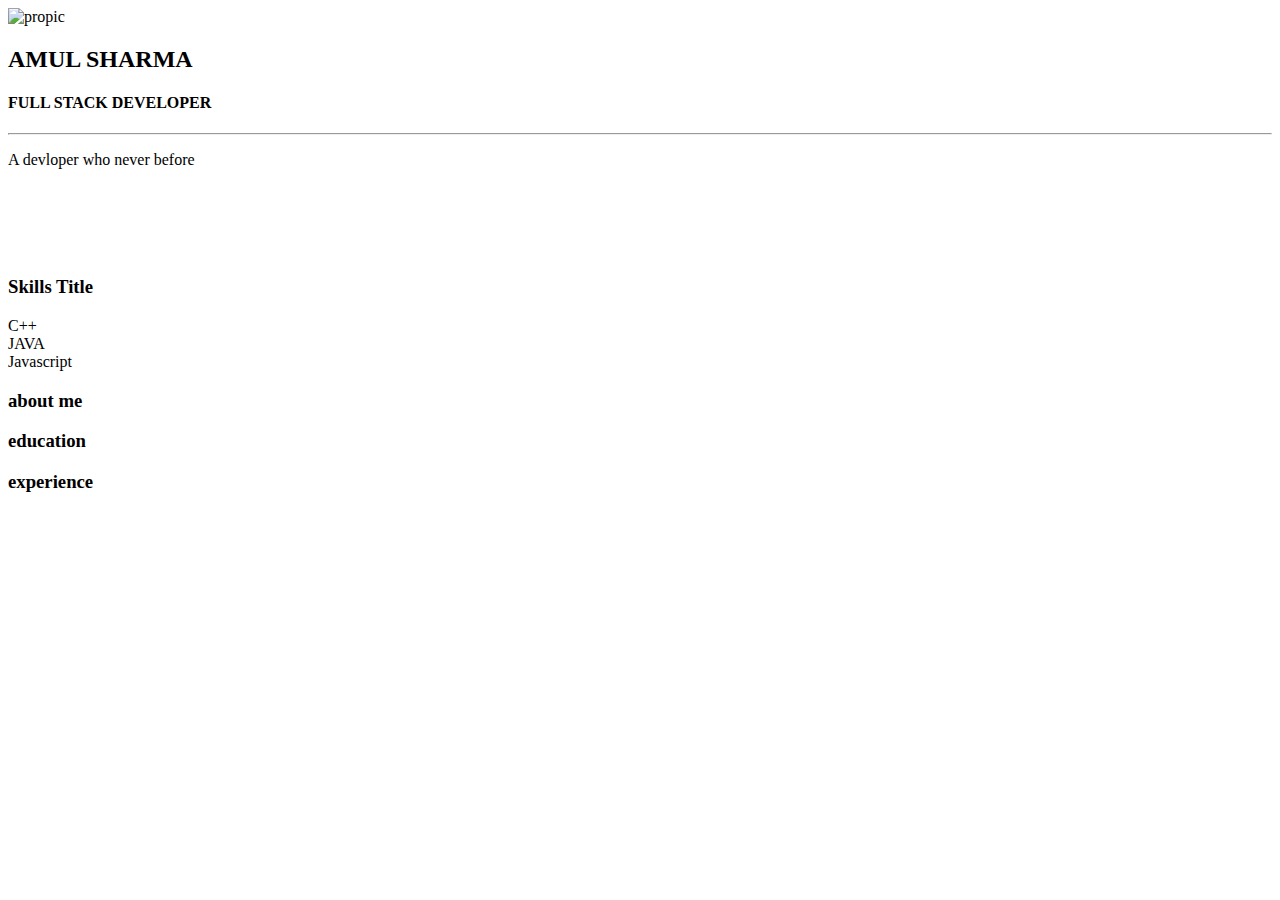
==== index.html @ f22d4b63 "Rename resume.html to index.html" ====
<!DOCTYPE html>
<html lang="en">
<head>
    <meta charset="UTF-8">
    <meta http-equiv="X-UA-Compatible" content="IE=edge">
    <meta name="viewport" content="width=device-width, initial-scale=1.0">
    <link rel="stylesheet" href="resume.css">
    <title>Resume</title>
</head>
<body class="body">
    <main class="main-content">
        <section class="left-section">
        <div class="left-content">
            <div class="profile-details"></div>
            <div class="profile-image">
                <img src="images/propic.jpeg" alt="propic">
            </div>
            <h2 class="name">AMUL SHARMA</h2>
            <h4 class="designation">FULL STACK DEVELOPER</h4>
            <hr>
            <p class="description">A devloper who never before</p>
            <div class="contact-item">
                <div class="social-media">
                    <li class="icon"></li>
                    <li class="icon"></li>
                    <li class="icon"></li>
                    <li class="icon"></li>
                </div>
                <div class="skills">
                    <h3>Skills Title</h3>
                    </div>
                    <div class="skill-name">
                    <li class="list">C++</li>
                    <li class="list">JAVA</li>
                    <li class="list">Javascript</li>
                    </div>
                </div>
                <div class="Progress Bar">

                </div>

            </div>
        </div>
        </section>
        <section class="right-section">
            <div class="right-main-section">
                
                <h3 class="right-title">about me</h3>

                <h3 class="right-title">education</h3>

                <h3 class="right-title">experience</h3>
            </div>

        </section>
    </main>
    
</body>
</html>
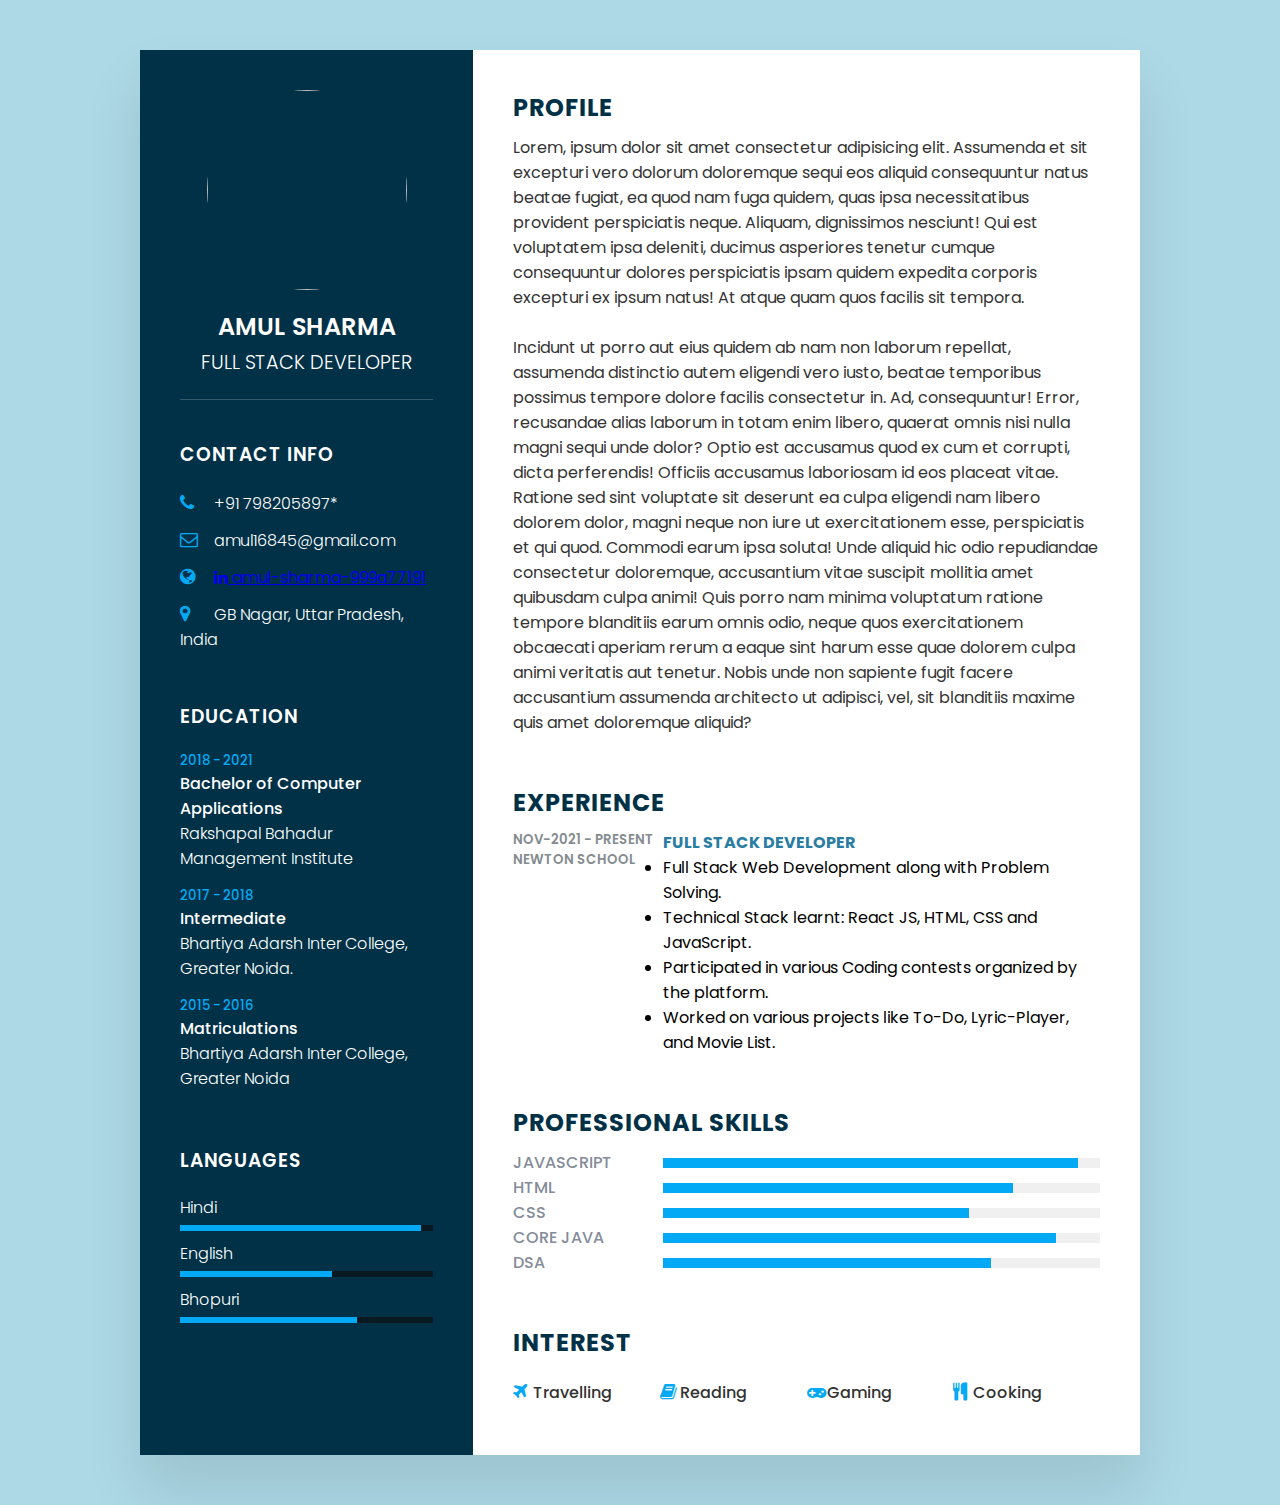
==== commit 0c101f83: "Update index.html" ====
--- a/index.html
+++ b/index.html
@@ -4,56 +4,174 @@
     <meta charset="UTF-8">
     <meta http-equiv="X-UA-Compatible" content="IE=edge">
     <meta name="viewport" content="width=device-width, initial-scale=1.0">
-    <link rel="stylesheet" href="resume.css">
-    <title>Resume</title>
+    <title>Responsive CV using HTML & CSS</title>
+    <link rel="stylesheet" href="https://cdnjs.cloudflare.com/ajax/libs/font-awesome/4.7.0/css/font-awesome.css" integrity="sha512-5A8nwdMOWrSz20fDsjczgUidUBR8liPYU+WymTZP1lmY9G6Oc7HlZv156XqnsgNUzTyMefFTcsFH/tnJE/+xBg==" crossorigin="anonymous" referrerpolicy="no-referrer" />
+    <link rel="stylesheet" type="text/css" href="index.css">
 </head>
-<body class="body">
-    <main class="main-content">
-        <section class="left-section">
-        <div class="left-content">
-            <div class="profile-details"></div>
-            <div class="profile-image">
-                <img src="images/propic.jpeg" alt="propic">
+<body>
+    <div class="container">
+
+
+        <div class="left_side">
+
+
+            <div class="profileText">
+                <div class="imgBx">
+                    <img src="./images/propic.jpeg">
+                </div>
+                <h2>Amul Sharma<br> 
+                    <span>Full Stack Developer</span>
+                </h2>
             </div>
-            <h2 class="name">AMUL SHARMA</h2>
-            <h4 class="designation">FULL STACK DEVELOPER</h4>
-            <hr>
-            <p class="description">A devloper who never before</p>
-            <div class="contact-item">
-                <div class="social-media">
-                    <li class="icon"></li>
-                    <li class="icon"></li>
-                    <li class="icon"></li>
-                    <li class="icon"></li>
-                </div>
-                <div class="skills">
-                    <h3>Skills Title</h3>
+
+
+            <div class="contactInfo">
+                <h3 class="title">Contact Info</h3>
+                <ul>
+                    <li>
+                        <span class="icon"><i class="fa fa-phone" aria-hidden="true"></i></span>
+                        <span class="text">+91 798205897*</span>
+                    </li>
+                    <li>
+                        <span class="icon"><i class="fa fa-envelope-o" aria-hidden="true"></i></span>
+                        <span class="text">amul16845@gmail.com</span>
+                    </li>
+                    <li>
+                        <span class="icon"><i class="fa fa-globe" aria-hidden="true"></i></span>
+                        <span class="text"><a href="www.hindyalya.com" target="blank>hindyalya.com</a></span>
+                    </li>
+                    <li>
+                        <span class="icon"><i class="fa fa-linkedin" aria-hidden="true"></i></span>
+                        <span class="text"><a href="www.linkedin.com/in/amul-sharma-999a77191" target="blank">amul-sharma-999a77191</a></span>
+                    </li>
+                    <li>
+                        <span class="icon"><i class="fa fa-map-marker" aria-hidden="true"></i></span>
+                        <span class="text">GB Nagar, Uttar Pradesh, India</span>
+                    </li>
+                </ul>
+            </div>
+
+
+            <div class="contactInfo education">
+                <h3 class="title">Education</h3>
+                <ul>
+                    <li>
+                        <h5>2018 - 2021</h5>
+                        <h4>Bachelor of Computer Applications</h4>
+                        <h4>Rakshapal Bahadur Management Institute</h4>
+                    </li>
+                    <li>
+                        <h5>2017 - 2018</h5>
+                        <h4>Intermediate</h4>
+                        <h4>Bhartiya Adarsh Inter College, Greater Noida.</h4>
+                    </li>
+                    <li>
+                        <h5>2015 - 2016</h5>
+                        <h4>Matriculations</h4>
+                        <h4>Bhartiya Adarsh Inter College, Greater Noida</h4>
+                    </li>
+                </ul>
+            </div>
+            
+            
+            <div class="contactInfo language">
+                <h3 class="title">Languages</h3>
+                <ul>
+                    <li>
+                        <span class="text">Hindi</span>
+                        <span class="percent">
+                            <div style="width: 95%;"></div>
+                        </span>
+                    </li>
+                    <li>
+                        <span class="text">English</span>
+                        <span class="percent">
+                            <div style="width: 60%;"></div>
+                        </span>
+                    </li>
+                    <li>
+                        <span class="text">Bhopuri</span>
+                        <span class="percent">
+                            <div style="width: 70%;"></div>
+                        </span>
+                    </li>
+                </ul>
+            </div>
+        </div>
+
+
+        <div class="right_side">
+            <div class="about">
+                <h2 class="title2">Profile</h2>
+                <p>Lorem, ipsum dolor sit amet consectetur adipisicing elit. Assumenda et sit excepturi vero dolorum doloremque sequi eos aliquid consequuntur natus beatae fugiat, ea quod nam fuga quidem, quas ipsa necessitatibus provident perspiciatis neque. Aliquam, dignissimos nesciunt! Qui est voluptatem ipsa deleniti, ducimus asperiores tenetur cumque consequuntur dolores perspiciatis ipsam quidem expedita corporis excepturi ex ipsum natus! At atque quam quos facilis sit tempora.<br><br>Incidunt ut porro aut eius quidem ab nam non laborum repellat, assumenda distinctio autem eligendi vero iusto, beatae temporibus possimus tempore dolore facilis consectetur in. Ad, consequuntur! Error, recusandae alias laborum in totam enim libero, quaerat omnis nisi nulla magni sequi unde dolor? Optio est accusamus quod ex cum et corrupti, dicta perferendis! Officiis accusamus laboriosam id eos placeat vitae. Ratione sed sint voluptate sit deserunt ea culpa eligendi nam libero dolorem dolor, magni neque non iure ut exercitationem esse, perspiciatis et qui quod. Commodi earum ipsa soluta! Unde aliquid hic odio repudiandae consectetur doloremque, accusantium vitae suscipit mollitia amet quibusdam culpa animi! Quis porro nam minima voluptatum ratione tempore blanditiis earum omnis odio, neque quos exercitationem obcaecati aperiam rerum a eaque sint harum esse quae dolorem culpa animi veritatis aut tenetur. Nobis unde non sapiente fugit facere accusantium assumenda architecto ut adipisci, vel, sit blanditiis maxime quis amet doloremque aliquid?</p>
+            </div>
+            <div class="about">
+                <h2 class="title2">Experience</h2>
+                <div class="box">
+                    <div class="year_company">
+                        <h5>Nov-2021 - Present</h5>
+                        <h5>Newton School</h5>
                     </div>
-                    <div class="skill-name">
-                    <li class="list">C++</li>
-                    <li class="list">JAVA</li>
-                    <li class="list">Javascript</li>
+                    <div class="text">
+                        <h4>Full Stack Developer</h4>
+                        <p><li>Full Stack Web Development along with Problem Solving.</li>
+                            <li>Technical Stack learnt: React JS, HTML, CSS and JavaScript.</li>
+                            <li>Participated in various Coding contests organized by the platform.</li>
+                            <li> Worked on various projects like To-Do, Lyric-Player, and Movie List.</li>
+                           </p>
                     </div>
                 </div>
-                <div class="Progress Bar">
-
-                </div>
-
-            </div>
-        </div>
-        </section>
-        <section class="right-section">
-            <div class="right-main-section">
-                
-                <h3 class="right-title">about me</h3>
-
-                <h3 class="right-title">education</h3>
-
-                <h3 class="right-title">experience</h3>
             </div>
 
-        </section>
-    </main>
+            <div class="about skills">
+                <h2 class="title2">Professional Skills</h2>
+                <div class="box">
+                    <h4>JavaScript</h4>
+                    <div class="percent">
+                        <div style="width: 95%;"></div>
+                    </div>
+                </div>
+                <div class="box">
+                    <h4>HTML</h4>
+                    <div class="percent">
+                        <div style="width: 80%;"></div>
+                    </div>
+                </div>
+                <div class="box">
+                    <h4>CSS</h4>
+                    <div class="percent">
+                        <div style="width: 70%;"></div>
+                    </div>
+                </div>
+                <div class="box">
+                    <h4>Core Java</h4>
+                    <div class="percent">
+                        <div style="width: 90%;"></div>
+                    </div>
+                </div>
+                <div class="box">
+                    <h4>DSA</h4>
+                    <div class="percent">
+                        <div style="width: 75%;"></div>
+                    </div>
+                </div>
+            </div>
+
+
+            <div class="about interest">
+                <h2 class="title2">Interest</h2>
+                <ul>
+                    <li><i class="fa fa-plane" aria-hidden="true"></i>Travelling</li>
+                    <li><i class="fa fa-book" aria-hidden="true"></i>Reading</li>
+                    <li><i class="fa fa-gamepad" aria-hidden="true"></i>Gaming</li>
+                    <li><i class="fa fa-cutlery" aria-hidden="true"></i>Cooking</li>
+                </ul>
+            </div>
+
+
+        </div>
+    </div>
     
 </body>
 </html>
+
--- a/index.css
+++ b/index.css
@@ -0,0 +1,234 @@
+@import url('https://fonts.googleapis.com/css?family=Poppins:200,300,400,500,600,700,800,900&display+swap');
+*
+{
+    margin: 0;
+    padding: 0;
+    box-sizing: border-box;
+    font-family: 'Poppins', sans-serif;
+}
+body{
+    background: lightblue;
+    display: flex;
+    justify-content: center;
+    align-items: center;
+    min-height: 100vh;
+}
+.container{
+    position: relative;
+    width: 100%;
+    max-width: 1000px;
+    min-height: 1000px;
+    background: #fff;
+    margin: 50px;
+    display: grid;
+    grid-template-columns: 1fr 2fr;
+    box-shadow: 0 35px 55px rgba(0, 0, 0, 0.1);
+}
+.container .left_side{
+    position: relative;
+    background: #003147;
+    padding: 40px;
+}
+.profileText{
+    position: relative;
+    display: flex;
+    flex-direction: column;
+    align-items: center;
+    padding-bottom: 20px;
+    border-bottom: 1px solid rgba(255,255,255,0.2);
+}
+.profileText .imgBx{
+    position: relative;
+    width: 200px;
+    height: 200px;
+    border-radius: 50%;
+    overflow: hidden;
+}
+.profileText .imgBx img{
+    position: absolute;
+    top: 0;
+    left: 0;
+    width: 100%;
+    height: 100%;
+    object-fit: cover;
+}
+.profileText h2{
+    color: #fff;
+    font-size: 1.5em;
+    margin-top: 20px;
+    text-transform: uppercase;
+    text-align: center;
+    font-weight: 600;
+    line-height: 1.4em;
+}
+.profileText h2 span{
+    font-size: 0.8em;
+    font-weight: 300;
+}
+.contactInfo{
+    padding-top: 40px;
+
+}
+.title{
+    color: #fff;
+    text-transform: uppercase;
+    font-weight: 600;
+    letter-spacing: 1px;
+    margin-bottom: 20px;
+}
+.contactInfo ul{
+    position: relative;
+}
+.contactInfo ul li{
+    position: relative;
+    list-style: none;
+    margin: 10px 0;
+    cursor: pointer;
+}
+.contactInfo ul li .icon{
+    display: inline-block;
+    width: 30px;
+    font-size: 18px;
+    color: #03a9f4;
+}
+.contactInfo ul li span{
+    color: #fff;
+    font-weight: 300;
+}
+.contactInfo.education li{
+    margin-bottom: 15px;
+}
+.contactInfo.education h5{
+    color: #03a9f4;
+    font-weight: 500;
+}
+.contactInfo.education h4:nth-child(2){
+    color: #fff;
+    font-weight: 500;
+}
+.contactInfo.education h4{
+    color: #fff;
+    font-weight: 300;
+}
+.contactInfo.language .percent{
+    position: relative;
+    width: 100%;
+    height: 6px;
+    background: #081921;
+    display: block;
+    margin-top: 5px;
+}
+.contactInfo.language .percent div{
+    position: absolute;
+    top: 0;
+    left: 0;
+    height: 100%;
+    background: #03a9f4;
+}
+
+.container .right_side{
+    position: relative;
+    background: #fff;
+    padding: 40px;
+}
+.about{
+    margin-bottom: 50px;
+}
+.about:last-child{
+    margin-bottom: 0;
+}
+.title2{
+    color: #003147;
+    text-transform: uppercase;
+    letter-spacing: 1px;
+    margin-bottom: 10px;
+}
+p{
+    color: #333;
+}
+li{
+    text-decoration: none;
+}
+.about .box{
+    display: flex;
+    flex-direction: row;
+    margin: 20px, 0;
+}
+.about .box .year_company{
+    min-width: 150px;
+}
+.about .box .year_company h5{
+    text-transform: uppercase;
+    color: #848c90;
+    font-weight: 600;
+}
+.about .box .text h4{
+    text-transform: uppercase;
+    color: #2a7da2;
+    font-size: 16px;
+}
+.skills .box{
+    position: relative;
+    width: 100%;
+    display: grid;
+    grid-template-columns: 150px 1fr;
+    justify-content: center;
+    align-items: center;
+}
+.skills .box h4{
+    text-transform: uppercase;
+    color: #848c99;
+    font-weight: 500;
+}
+.skills .box .percent{
+    position: relative;
+    width: 100%;
+    height: 10px;
+    background: #f0f0f0;
+}
+.skills .box .percent div{
+    position: absolute;
+    top: 0;
+    left: 0;
+    height: 100%;
+    background: #03a9f4;
+}
+.interest ul{
+    display: grid;
+    grid-template-columns: repeat(4,1fr);
+}
+.interest ul li{
+    list-style: none;
+    color: #333;
+    font-weight: 500;
+    margin: 10px 0;
+}
+.interest ul li .fa{
+    color: #03a9f4;
+    font-size: 18px;
+    width: 20px;
+}
+@media (max-width: 1000px){
+    .container{
+        margin: 10px;
+        grid-template-columns: repeat(1,1fr);
+    }
+    .interest ul{
+        grid-template-columns: repeat(2,1fr);
+    }
+}
+@media (max-width: 600px){
+    .about .box{
+        flex-direction: column;
+    }
+    .about .box .year_company{
+        min-width: 150px;
+        margin-bottom: 5px;
+    }
+    .interest ul{
+        grid-template-columns: repeat(1,1fr);
+    }
+    .skills .box{
+        grid-template-columns: repeat(1,1fr);
+    }
+}
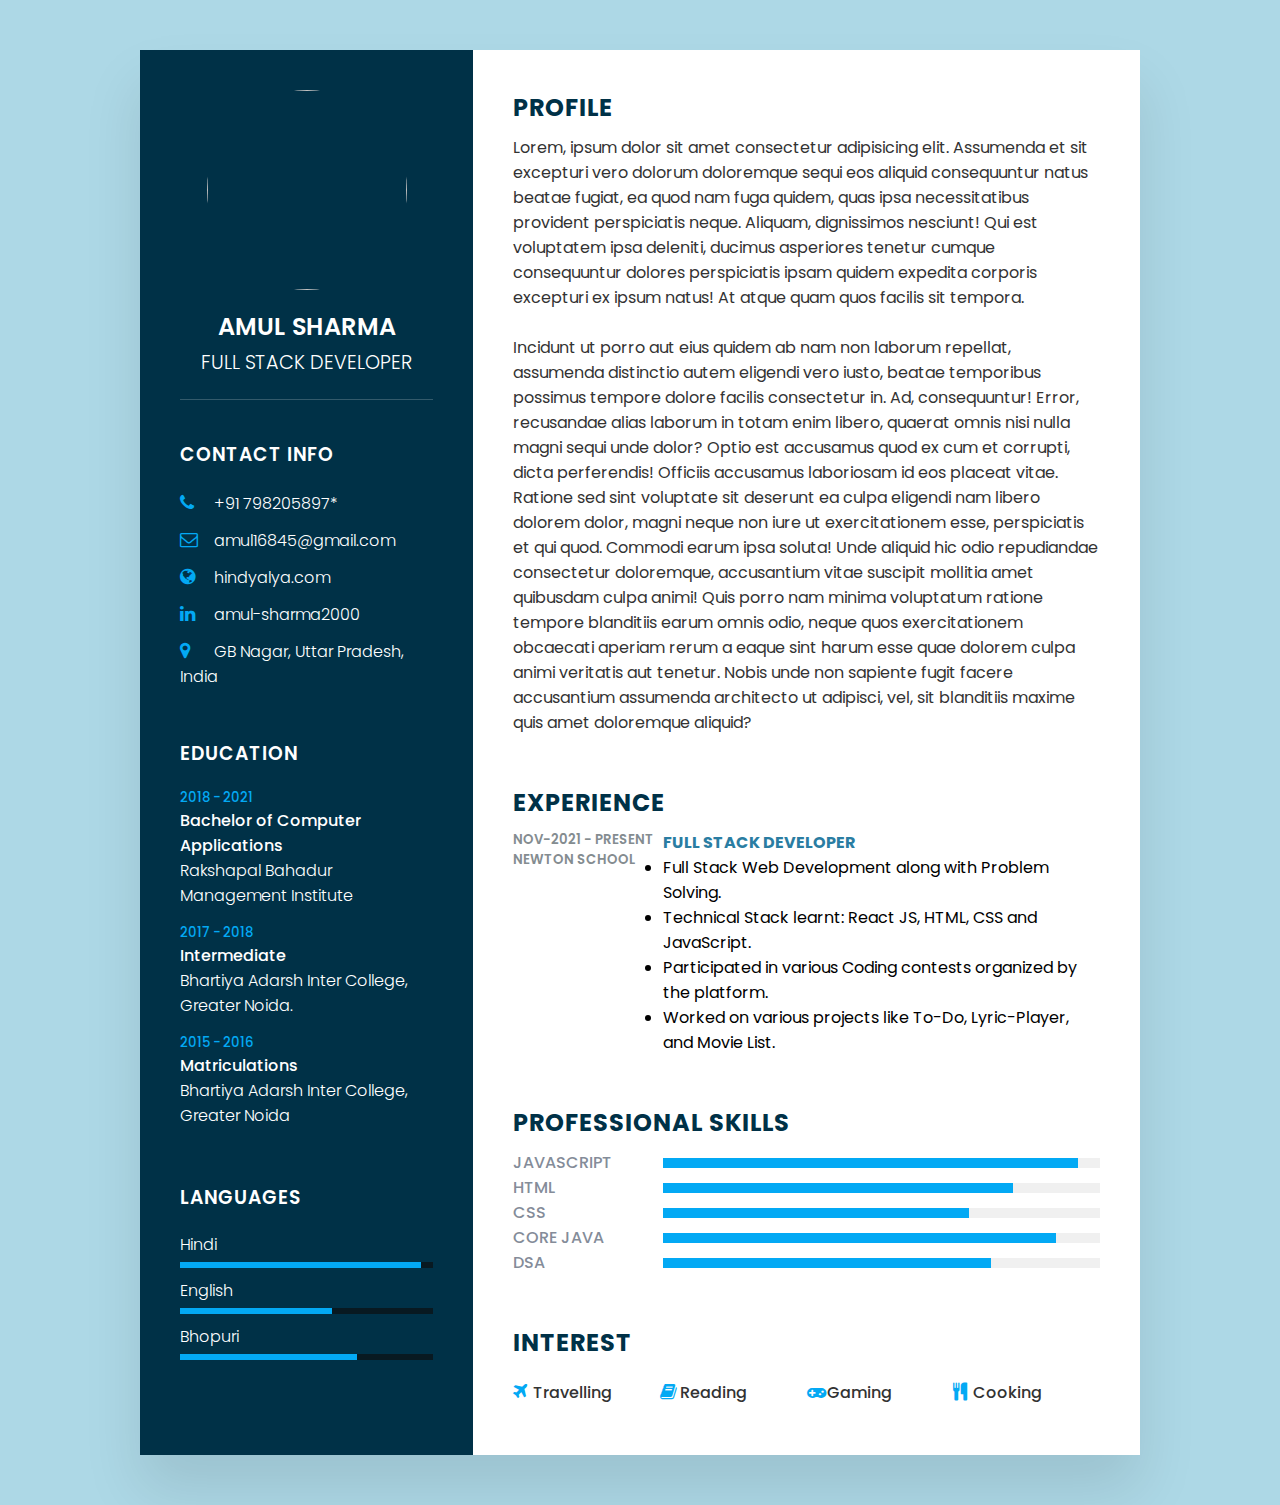
==== commit 1a5a95b9: "Update index.html" ====
--- a/index.html
+++ b/index.html
@@ -38,11 +38,11 @@
                     </li>
                     <li>
                         <span class="icon"><i class="fa fa-globe" aria-hidden="true"></i></span>
-                        <span class="text"><a href="www.hindyalya.com" target="blank>hindyalya.com</a></span>
+                        <span class="text">hindyalya.com</span>
                     </li>
                     <li>
                         <span class="icon"><i class="fa fa-linkedin" aria-hidden="true"></i></span>
-                        <span class="text"><a href="www.linkedin.com/in/amul-sharma-999a77191" target="blank">amul-sharma-999a77191</a></span>
+                        <span class="text">amul-sharma2000</span>
                     </li>
                     <li>
                         <span class="icon"><i class="fa fa-map-marker" aria-hidden="true"></i></span>
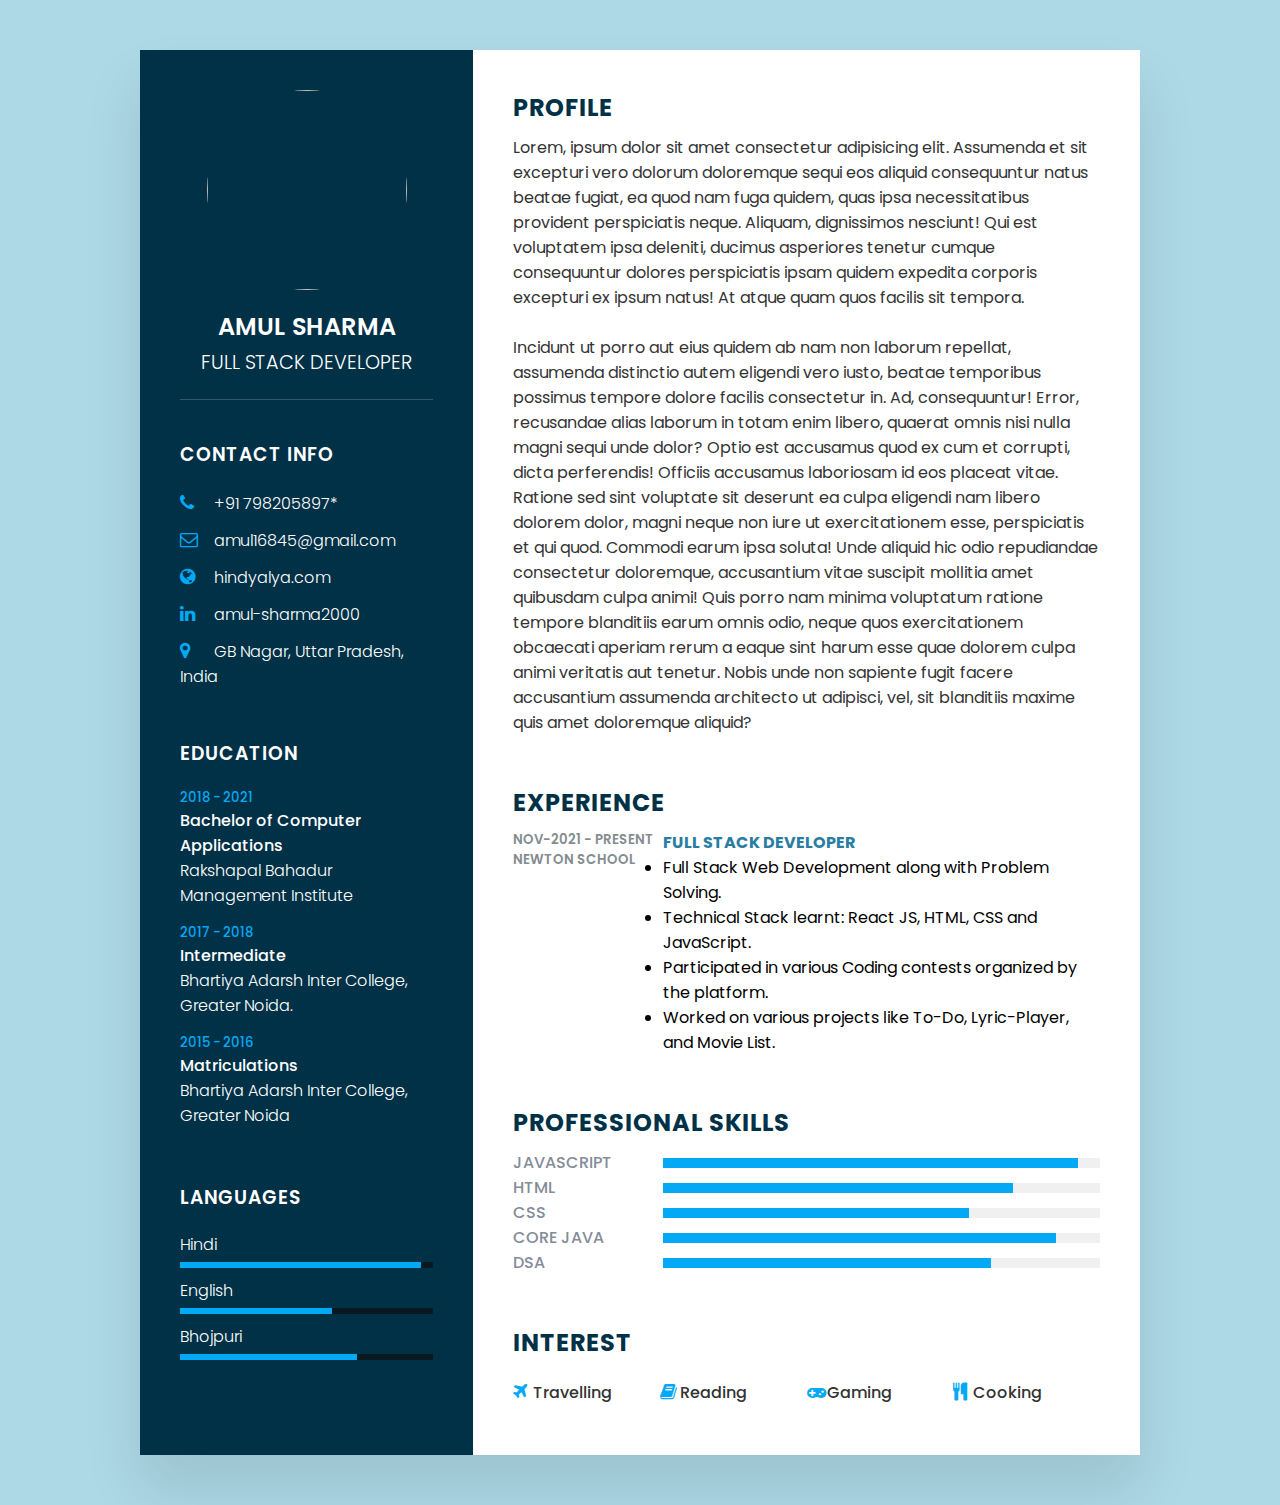
==== commit 3832fe82: "Update index.html" ====
--- a/index.html
+++ b/index.html
@@ -90,7 +90,7 @@
                         </span>
                     </li>
                     <li>
-                        <span class="text">Bhopuri</span>
+                        <span class="text">Bhojpuri</span>
                         <span class="percent">
                             <div style="width: 70%;"></div>
                         </span>
